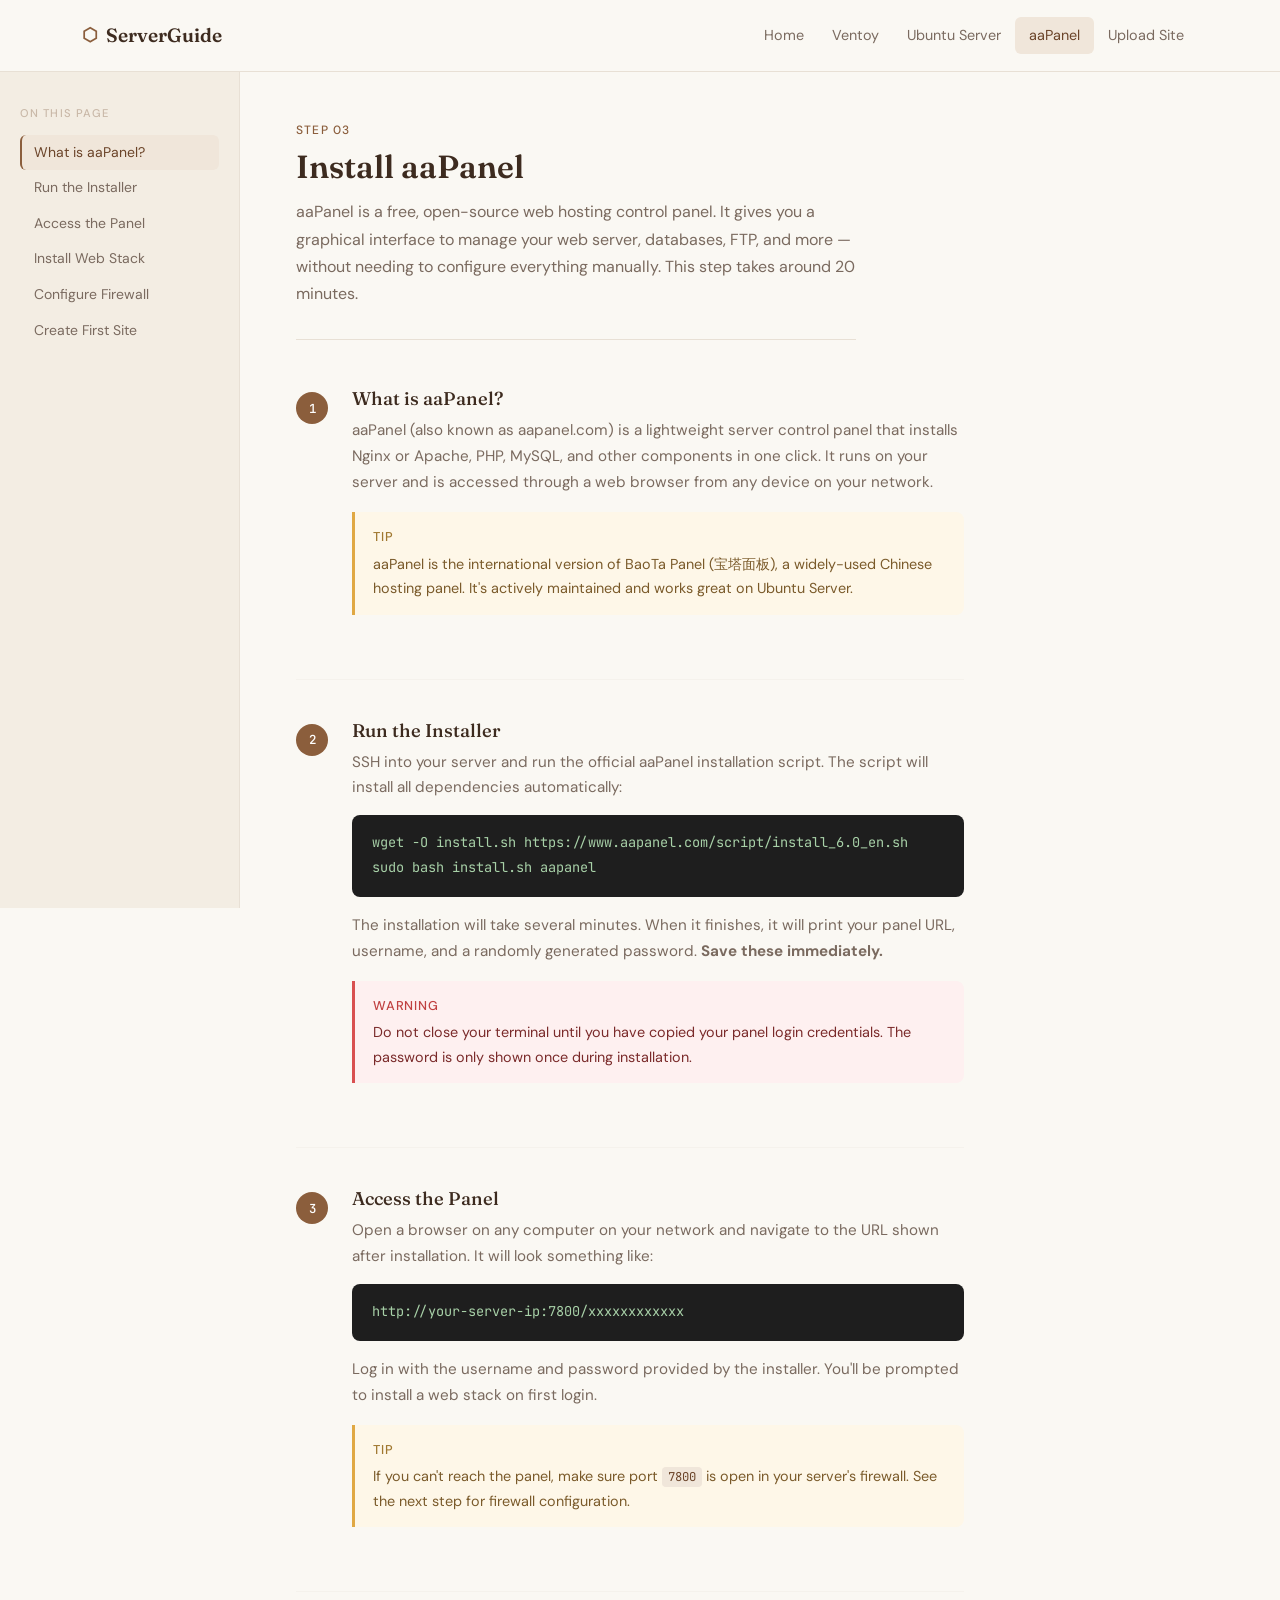
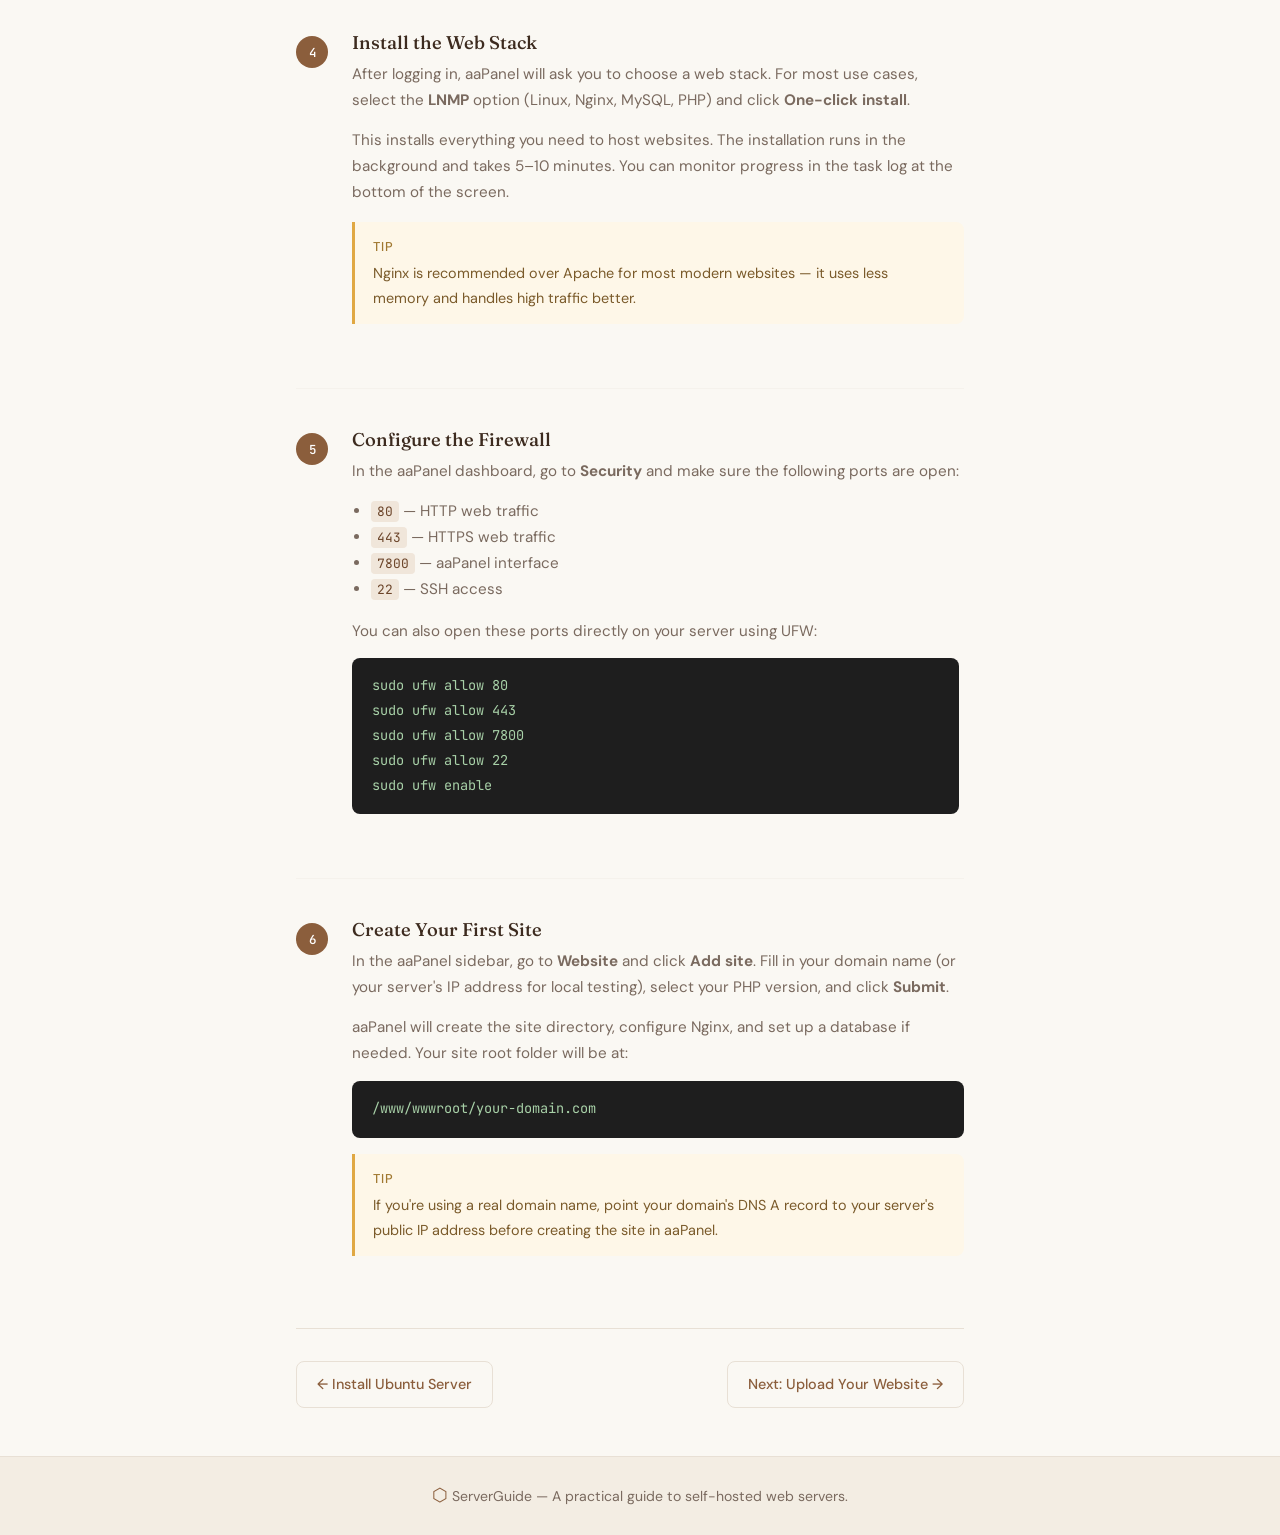
==== aapanel.html @ cf1bb8e4 "first commit qwen goated" ====
<!DOCTYPE html>
<html lang="en">
<head>
  <meta charset="UTF-8" />
  <meta name="viewport" content="width=device-width, initial-scale=1.0"/>
  <title>Install aaPanel — ServerGuide</title>
  <link href="https://cdn.jsdelivr.net/npm/bootstrap@5.3.3/dist/css/bootstrap.min.css" rel="stylesheet"/>
  <link href="https://fonts.googleapis.com/css2?family=Fraunces:wght@400;500;600&family=DM+Sans:wght@400;500&family=JetBrains+Mono:wght@400;500&display=swap" rel="stylesheet"/>
  <link rel="stylesheet" href="style.css"/>
</head>
<body>

  <!-- Navbar -->
  <nav class="navbar navbar-expand-lg sticky-top site-nav">
    <div class="container">
      <a class="navbar-brand" href="index.html">
        <span class="brand-icon">⬡</span> ServerGuide
      </a>
      <button class="navbar-toggler" type="button" data-bs-toggle="collapse" data-bs-target="#navMenu">
        <span class="navbar-toggler-icon"></span>
      </button>
      <div class="collapse navbar-collapse" id="navMenu">
        <ul class="navbar-nav ms-auto">
          <li class="nav-item"><a class="nav-link" href="index.html">Home</a></li>
          <li class="nav-item"><a class="nav-link" href="ventoy.html">Ventoy</a></li>
          <li class="nav-item"><a class="nav-link" href="ubuntu.html">Ubuntu Server</a></li>
          <li class="nav-item"><a class="nav-link active" href="aapanel.html">aaPanel</a></li>
          <li class="nav-item"><a class="nav-link" href="upload.html">Upload Site</a></li>
        </ul>
      </div>
    </div>
  </nav>

  <div class="guide-layout">

    <!-- Sidebar -->
    <aside class="guide-sidebar">
      <span class="sidebar-label">On this page</span>
      <ul class="sidebar-nav">
        <li><a href="#what-is" class="active">What is aaPanel?</a></li>
        <li><a href="#install">Run the Installer</a></li>
        <li><a href="#login">Access the Panel</a></li>
        <li><a href="#web-stack">Install Web Stack</a></li>
        <li><a href="#firewall">Configure Firewall</a></li>
        <li><a href="#first-site">Create First Site</a></li>
      </ul>
    </aside>

    <!-- Main content -->
    <main class="guide-content">
      <span class="guide-page-label">Step 03</span>
      <h1 class="guide-page-title">Install aaPanel</h1>
      <p class="guide-page-intro">aaPanel is a free, open-source web hosting control panel. It gives you a graphical interface to manage your web server, databases, FTP, and more — without needing to configure everything manually. This step takes around 20 minutes.</p>

      <!-- Step 1 -->
      <div class="step-block" id="what-is">
        <div class="step-badge">1</div>
        <div class="step-body">
          <h3>What is aaPanel?</h3>
          <p>aaPanel (also known as aapanel.com) is a lightweight server control panel that installs Nginx or Apache, PHP, MySQL, and other components in one click. It runs on your server and is accessed through a web browser from any device on your network.</p>
          <div class="callout callout-tip">
            <div class="callout-title">Tip</div>
            aaPanel is the international version of BaoTa Panel (宝塔面板), a widely-used Chinese hosting panel. It's actively maintained and works great on Ubuntu Server.
          </div>
        </div>
      </div>

      <hr class="step-divider">

      <!-- Step 2 -->
      <div class="step-block" id="install">
        <div class="step-badge">2</div>
        <div class="step-body">
          <h3>Run the Installer</h3>
          <p>SSH into your server and run the official aaPanel installation script. The script will install all dependencies automatically:</p>
          <pre><code>wget -O install.sh https://www.aapanel.com/script/install_6.0_en.sh
sudo bash install.sh aapanel</code></pre>
          <p>The installation will take several minutes. When it finishes, it will print your panel URL, username, and a randomly generated password. <strong>Save these immediately.</strong></p>
          <div class="callout callout-warn">
            <div class="callout-title">Warning</div>
            Do not close your terminal until you have copied your panel login credentials. The password is only shown once during installation.
          </div>
        </div>
      </div>

      <hr class="step-divider">

      <!-- Step 3 -->
      <div class="step-block" id="login">
        <div class="step-badge">3</div>
        <div class="step-body">
          <h3>Access the Panel</h3>
          <p>Open a browser on any computer on your network and navigate to the URL shown after installation. It will look something like:</p>
          <pre><code>http://your-server-ip:7800/xxxxxxxxxxxx</code></pre>
          <p>Log in with the username and password provided by the installer. You'll be prompted to install a web stack on first login.</p>
          <div class="callout callout-tip">
            <div class="callout-title">Tip</div>
            If you can't reach the panel, make sure port <code>7800</code> is open in your server's firewall. See the next step for firewall configuration.
          </div>
        </div>
      </div>

      <hr class="step-divider">

      <!-- Step 4 -->
      <div class="step-block" id="web-stack">
        <div class="step-badge">4</div>
        <div class="step-body">
          <h3>Install the Web Stack</h3>
          <p>After logging in, aaPanel will ask you to choose a web stack. For most use cases, select the <strong>LNMP</strong> option (Linux, Nginx, MySQL, PHP) and click <strong>One-click install</strong>.</p>
          <p>This installs everything you need to host websites. The installation runs in the background and takes 5–10 minutes. You can monitor progress in the task log at the bottom of the screen.</p>
          <div class="callout callout-tip">
            <div class="callout-title">Tip</div>
            Nginx is recommended over Apache for most modern websites — it uses less memory and handles high traffic better.
          </div>
        </div>
      </div>

      <hr class="step-divider">

      <!-- Step 5 -->
      <div class="step-block" id="firewall">
        <div class="step-badge">5</div>
        <div class="step-body">
          <h3>Configure the Firewall</h3>
          <p>In the aaPanel dashboard, go to <strong>Security</strong> and make sure the following ports are open:</p>
          <ul style="color: var(--brown-mid); font-size: 0.95rem; padding-left: 1.2rem;">
            <li><code>80</code> — HTTP web traffic</li>
            <li><code>443</code> — HTTPS web traffic</li>
            <li><code>7800</code> — aaPanel interface</li>
            <li><code>22</code> — SSH access</li>
          </ul>
          <p>You can also open these ports directly on your server using UFW:</p>
          <pre><code>sudo ufw allow 80
sudo ufw allow 443
sudo ufw allow 7800
sudo ufw allow 22
sudo ufw enable</code></pre>
        </div>
      </div>

      <hr class="step-divider">

      <!-- Step 6 -->
      <div class="step-block" id="first-site">
        <div class="step-badge">6</div>
        <div class="step-body">
          <h3>Create Your First Site</h3>
          <p>In the aaPanel sidebar, go to <strong>Website</strong> and click <strong>Add site</strong>. Fill in your domain name (or your server's IP address for local testing), select your PHP version, and click <strong>Submit</strong>.</p>
          <p>aaPanel will create the site directory, configure Nginx, and set up a database if needed. Your site root folder will be at:</p>
          <pre><code>/www/wwwroot/your-domain.com</code></pre>
          <div class="callout callout-tip">
            <div class="callout-title">Tip</div>
            If you're using a real domain name, point your domain's DNS A record to your server's public IP address before creating the site in aaPanel.
          </div>
        </div>
      </div>

      <!-- Pagination -->
      <div class="guide-pagination">
        <a href="ubuntu.html">&larr; Install Ubuntu Server</a>
        <a href="upload.html">Next: Upload Your Website &rarr;</a>
      </div>

    </main>
  </div>

  <!-- Footer -->
  <footer class="site-footer">
    <div class="container">
      <span class="brand-icon">⬡</span> ServerGuide &mdash; A practical guide to self-hosted web servers.
    </div>
  </footer>

  <script src="https://cdn.jsdelivr.net/npm/bootstrap@5.3.3/dist/js/bootstrap.bundle.min.js"></script>
</body>
</html>
---- style.css ----
/* =====================
   CSS Variables
   ===================== */
:root {
  --cream: #FAF8F3;
  --cream-mid: #F3EDE3;
  --cream-dark: #E8E0D5;
  --brown-dark: #3D2B1F;
  --brown-mid: #7A6A5F;
  --brown-light: #C9B8A8;
  --accent: #8B5E3C;
  --accent-dark: #6B4429;
  --accent-light: #F0E6DA;
  --tip-bg: #FEF7E8;
  --tip-border: #E0A843;
  --warn-bg: #FEF0F0;
  --warn-border: #D95050;
  --code-bg: #1E1E1E;
  --code-text: #A8D1A8;
  --font-body: 'DM Sans', sans-serif;
  --font-display: 'Fraunces', serif;
  --font-mono: 'JetBrains Mono', monospace;
}

/* =====================
   Base
   ===================== */
body {
  font-family: var(--font-body);
  background-color: var(--cream);
  color: var(--brown-dark);
  font-size: 16px;
  line-height: 1.7;
}

h1, h2, h3, h4 {
  font-family: var(--font-display);
  color: var(--brown-dark);
}

a {
  color: var(--accent);
  text-decoration: none;
}

a:hover {
  color: var(--accent-dark);
}

/* =====================
   Navbar
   ===================== */
.site-nav {
  background-color: var(--cream);
  border-bottom: 1px solid var(--cream-dark);
  padding: 14px 0;
}

.site-nav .navbar-brand {
  font-family: var(--font-display);
  font-weight: 600;
  font-size: 1.2rem;
  color: var(--brown-dark);
  display: flex;
  align-items: center;
  gap: 8px;
}

.brand-icon {
  color: var(--accent);
  font-size: 1.1rem;
}

.site-nav .nav-link {
  font-size: 0.9rem;
  color: var(--brown-mid);
  padding: 6px 14px !important;
  border-radius: 6px;
  transition: background 0.15s, color 0.15s;
}

.site-nav .nav-link:hover,
.site-nav .nav-link.active {
  background-color: var(--accent-light);
  color: var(--accent-dark);
}

.navbar-toggler {
  border-color: var(--cream-dark);
}

/* =====================
   Hero Section
   ===================== */
.hero-section {
  background-color: var(--cream-mid);
  border-bottom: 1px solid var(--cream-dark);
  padding: 80px 0 72px;
}

.guide-label {
  display: inline-block;
  font-size: 0.75rem;
  font-weight: 500;
  letter-spacing: 0.1em;
  text-transform: uppercase;
  color: var(--accent);
  background: var(--accent-light);
  border-radius: 4px;
  padding: 4px 10px;
  margin-bottom: 18px;
}

.hero-title {
  font-size: clamp(2rem, 5vw, 3.2rem);
  font-weight: 600;
  line-height: 1.15;
  margin-bottom: 20px;
  color: var(--brown-dark);
}

.hero-sub {
  font-size: 1.05rem;
  color: var(--brown-mid);
  max-width: 480px;
  margin-bottom: 32px;
}

.btn-primary-custom {
  background-color: var(--accent);
  color: #fff;
  border: none;
  padding: 12px 28px;
  border-radius: 8px;
  font-size: 0.95rem;
  font-weight: 500;
  transition: background 0.2s, transform 0.1s;
}

.btn-primary-custom:hover {
  background-color: var(--accent-dark);
  color: #fff;
  transform: translateY(-1px);
}

/* Hero graphic */
.hero-graphic {
  position: relative;
  width: 280px;
  height: 280px;
  margin: 0 auto;
}

.graphic-ring {
  position: absolute;
  border-radius: 50%;
  border: 1.5px solid var(--cream-dark);
}

.ring-1 { width: 280px; height: 280px; top: 0; left: 0; }
.ring-2 { width: 200px; height: 200px; top: 40px; left: 40px; border-color: var(--brown-light); }
.ring-3 { width: 120px; height: 120px; top: 80px; left: 80px; border-color: var(--accent); border-width: 2px; }

.graphic-center {
  position: absolute;
  top: 50%;
  left: 50%;
  transform: translate(-50%, -50%);
  background: var(--accent);
  color: #fff;
  width: 72px;
  height: 72px;
  border-radius: 50%;
  display: flex;
  align-items: center;
  justify-content: center;
  font-family: var(--font-mono);
  font-size: 0.72rem;
  font-weight: 500;
}

/* =====================
   Steps Section
   ===================== */
.steps-section {
  padding: 72px 0;
}

.section-label {
  font-size: 0.75rem;
  font-weight: 500;
  letter-spacing: 0.1em;
  text-transform: uppercase;
  color: var(--accent);
  margin-bottom: 8px;
}

.section-title {
  font-size: 1.8rem;
  font-weight: 500;
  margin-bottom: 32px;
}

.step-card {
  display: block;
  background: var(--cream);
  border: 1px solid var(--cream-dark);
  border-radius: 12px;
  padding: 28px 24px;
  height: 100%;
  transition: border-color 0.2s, box-shadow 0.2s, transform 0.15s;
  box-shadow: 0 2px 8px rgba(61,43,31,0.05);
  color: var(--brown-dark);
  text-decoration: none;
}

.step-card:hover {
  border-color: var(--accent);
  box-shadow: 0 6px 20px rgba(139,94,60,0.12);
  transform: translateY(-2px);
  color: var(--brown-dark);
}

.step-num {
  font-family: var(--font-mono);
  font-size: 0.8rem;
  font-weight: 500;
  color: var(--accent);
  background: var(--accent-light);
  display: inline-block;
  padding: 3px 10px;
  border-radius: 4px;
  margin-bottom: 14px;
}

.step-title {
  font-family: var(--font-display);
  font-size: 1.15rem;
  font-weight: 500;
  margin-bottom: 10px;
}

.step-desc {
  font-size: 0.9rem;
  color: var(--brown-mid);
  margin-bottom: 16px;
  line-height: 1.65;
}

.step-link {
  font-size: 0.85rem;
  font-weight: 500;
  color: var(--accent);
}

/* =====================
   Prerequisites Section
   ===================== */
.prereq-section {
  background: var(--cream-mid);
  border-top: 1px solid var(--cream-dark);
  border-bottom: 1px solid var(--cream-dark);
  padding: 72px 0;
}

.prereq-list {
  list-style: none;
  padding: 0;
  margin: 0;
}

.prereq-list li {
  padding: 10px 0;
  border-bottom: 1px solid var(--cream-dark);
  font-size: 0.95rem;
  color: var(--brown-mid);
  padding-left: 20px;
  position: relative;
}

.prereq-list li::before {
  content: '—';
  position: absolute;
  left: 0;
  color: var(--accent);
}

.time-cards {
  display: flex;
  flex-direction: column;
  gap: 8px;
}

.time-card {
  display: flex;
  justify-content: space-between;
  align-items: center;
  background: var(--cream);
  border: 1px solid var(--cream-dark);
  border-radius: 8px;
  padding: 12px 16px;
  font-size: 0.9rem;
}

.time-step { color: var(--brown-mid); }
.time-val {
  font-family: var(--font-mono);
  font-size: 0.82rem;
  font-weight: 500;
  color: var(--accent);
  background: var(--accent-light);
  padding: 3px 10px;
  border-radius: 4px;
}

/* =====================
   Footer
   ===================== */
.site-footer {
  background: var(--cream-mid);
  border-top: 1px solid var(--cream-dark);
  padding: 24px 0;
  font-size: 0.88rem;
  color: var(--brown-mid);
  text-align: center;
}

/* =====================
   Guide Pages (sidebar layout)
   ===================== */
.guide-layout {
  display: flex;
  min-height: calc(100vh - 130px);
}

.guide-sidebar {
  width: 240px;
  flex-shrink: 0;
  background: var(--cream-mid);
  border-right: 1px solid var(--cream-dark);
  padding: 32px 20px;
  position: sticky;
  top: 64px;
  height: calc(100vh - 64px);
  overflow-y: auto;
}

.sidebar-label {
  font-size: 0.7rem;
  font-weight: 500;
  letter-spacing: 0.1em;
  text-transform: uppercase;
  color: var(--brown-light);
  margin-bottom: 12px;
  display: block;
}

.sidebar-nav {
  list-style: none;
  padding: 0;
  margin: 0;
}

.sidebar-nav li a {
  display: block;
  font-size: 0.875rem;
  color: var(--brown-mid);
  padding: 8px 12px;
  border-radius: 6px;
  border-left: 2px solid transparent;
  transition: background 0.15s, color 0.15s, border-color 0.15s;
  line-height: 1.4;
}

.sidebar-nav li a:hover,
.sidebar-nav li a.active {
  background: var(--accent-light);
  color: var(--accent-dark);
  border-left-color: var(--accent);
}

.guide-content {
  flex: 1;
  padding: 48px 56px;
  max-width: 780px;
}

.guide-page-label {
  font-size: 0.75rem;
  font-weight: 500;
  letter-spacing: 0.1em;
  text-transform: uppercase;
  color: var(--accent);
  margin-bottom: 8px;
  display: block;
}

.guide-page-title {
  font-size: 2rem;
  font-weight: 600;
  margin-bottom: 12px;
}

.guide-page-intro {
  font-size: 1rem;
  color: var(--brown-mid);
  margin-bottom: 48px;
  max-width: 560px;
  padding-bottom: 32px;
  border-bottom: 1px solid var(--cream-dark);
}

/* Step blocks */
.step-block {
  display: flex;
  gap: 24px;
  margin-bottom: 48px;
}

.step-badge {
  width: 32px;
  height: 32px;
  border-radius: 50%;
  background: var(--accent);
  color: #fff;
  font-family: var(--font-mono);
  font-size: 0.78rem;
  font-weight: 500;
  display: flex;
  align-items: center;
  justify-content: center;
  flex-shrink: 0;
  margin-top: 4px;
}

.step-body {}

.step-body h3 {
  font-family: var(--font-display);
  font-size: 1.15rem;
  font-weight: 500;
  margin-bottom: 8px;
  color: var(--brown-dark);
}

.step-body p {
  font-size: 0.95rem;
  color: var(--brown-mid);
  margin-bottom: 14px;
}

/* Code blocks */
pre {
  background: var(--code-bg);
  border-radius: 8px;
  padding: 16px 20px;
  margin: 12px 0 16px;
  overflow-x: auto;
}

pre code {
  font-family: var(--font-mono);
  font-size: 0.85rem;
  color: var(--code-text);
  background: none;
  padding: 0;
}

code {
  font-family: var(--font-mono);
  font-size: 0.85em;
  background: var(--accent-light);
  color: var(--accent-dark);
  padding: 2px 6px;
  border-radius: 4px;
}

/* Callouts */
.callout {
  border-radius: 0 8px 8px 0;
  padding: 14px 18px;
  margin: 16px 0;
  font-size: 0.9rem;
}

.callout-title {
  font-weight: 500;
  font-size: 0.8rem;
  text-transform: uppercase;
  letter-spacing: 0.06em;
  margin-bottom: 4px;
}

.callout-tip {
  background: var(--tip-bg);
  border-left: 3px solid var(--tip-border);
  color: #7A5A2A;
}

.callout-tip .callout-title { color: #A07830; }

.callout-warn {
  background: var(--warn-bg);
  border-left: 3px solid var(--warn-border);
  color: #7A2A2A;
}

.callout-warn .callout-title { color: #C04040; }

/* Step divider */
.step-divider {
  border: none;
  border-top: 1px solid var(--cream-dark);
  margin: 40px 0;
}

/* Pagination nav */
.guide-pagination {
  display: flex;
  justify-content: space-between;
  margin-top: 56px;
  padding-top: 32px;
  border-top: 1px solid var(--cream-dark);
}

.guide-pagination a {
  font-size: 0.9rem;
  font-weight: 500;
  color: var(--accent);
  padding: 10px 20px;
  border: 1px solid var(--cream-dark);
  border-radius: 8px;
  transition: background 0.15s, border-color 0.15s;
}

.guide-pagination a:hover {
  background: var(--accent-light);
  border-color: var(--accent);
}

/* =====================
   Responsive
   ===================== */
@media (max-width: 768px) {
  .guide-layout {
    flex-direction: column;
  }

  .guide-sidebar {
    width: 100%;
    position: static;
    height: auto;
    border-right: none;
    border-bottom: 1px solid var(--cream-dark);
    padding: 20px 16px;
  }

  .guide-content {
    padding: 32px 20px;
  }

  .hero-section {
    padding: 48px 0;
  }
}
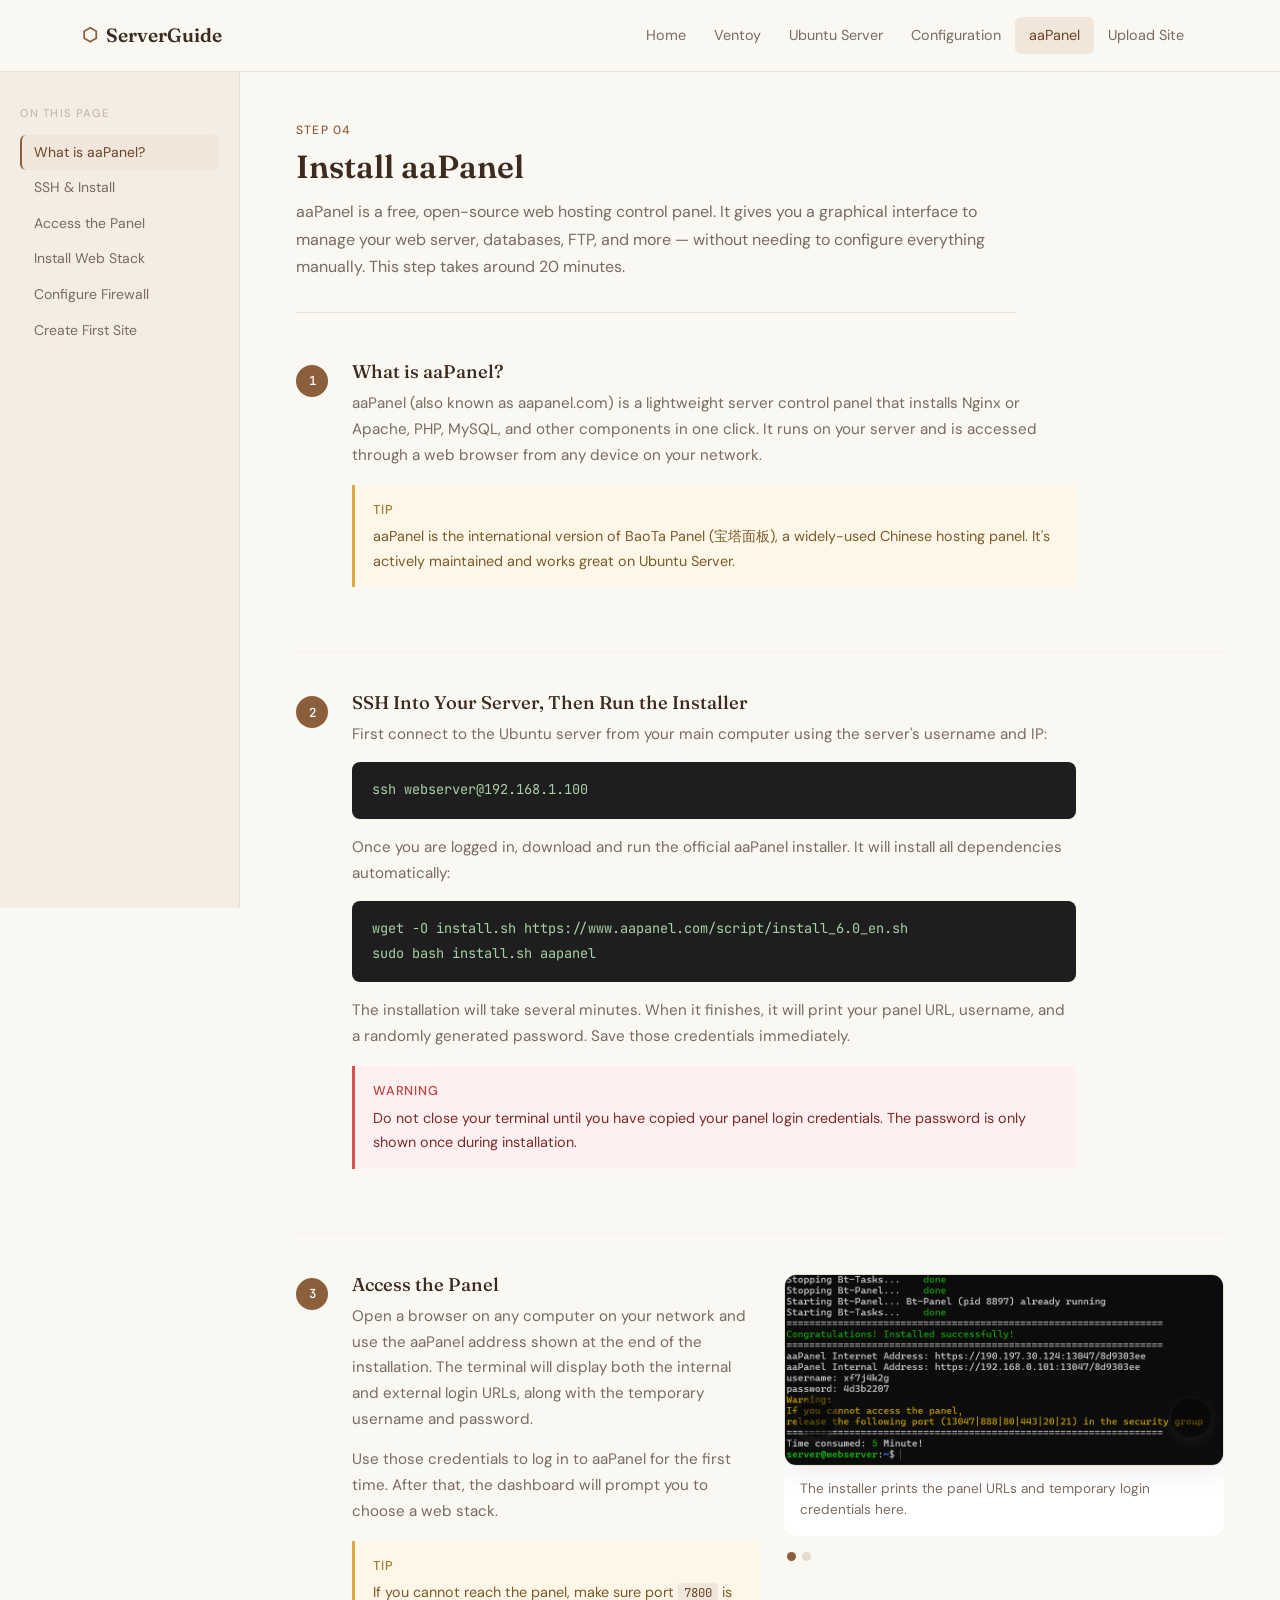
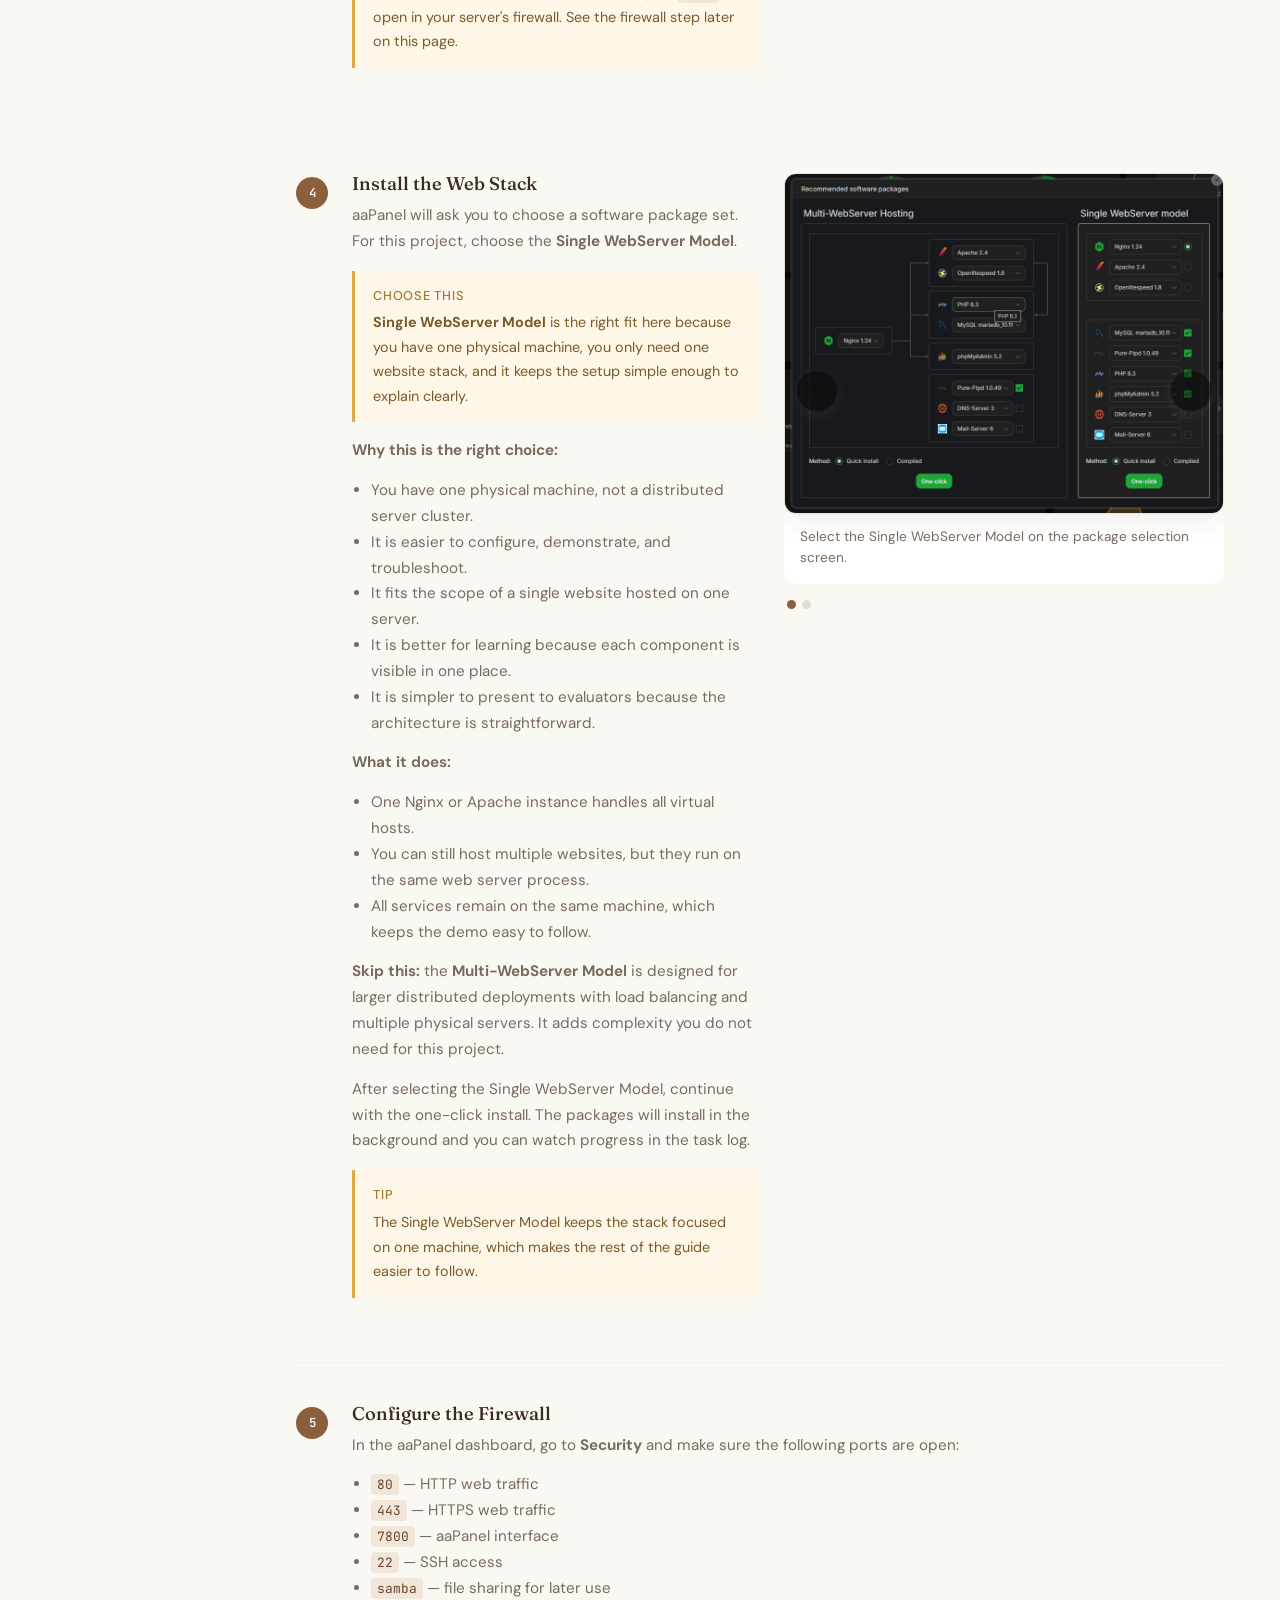
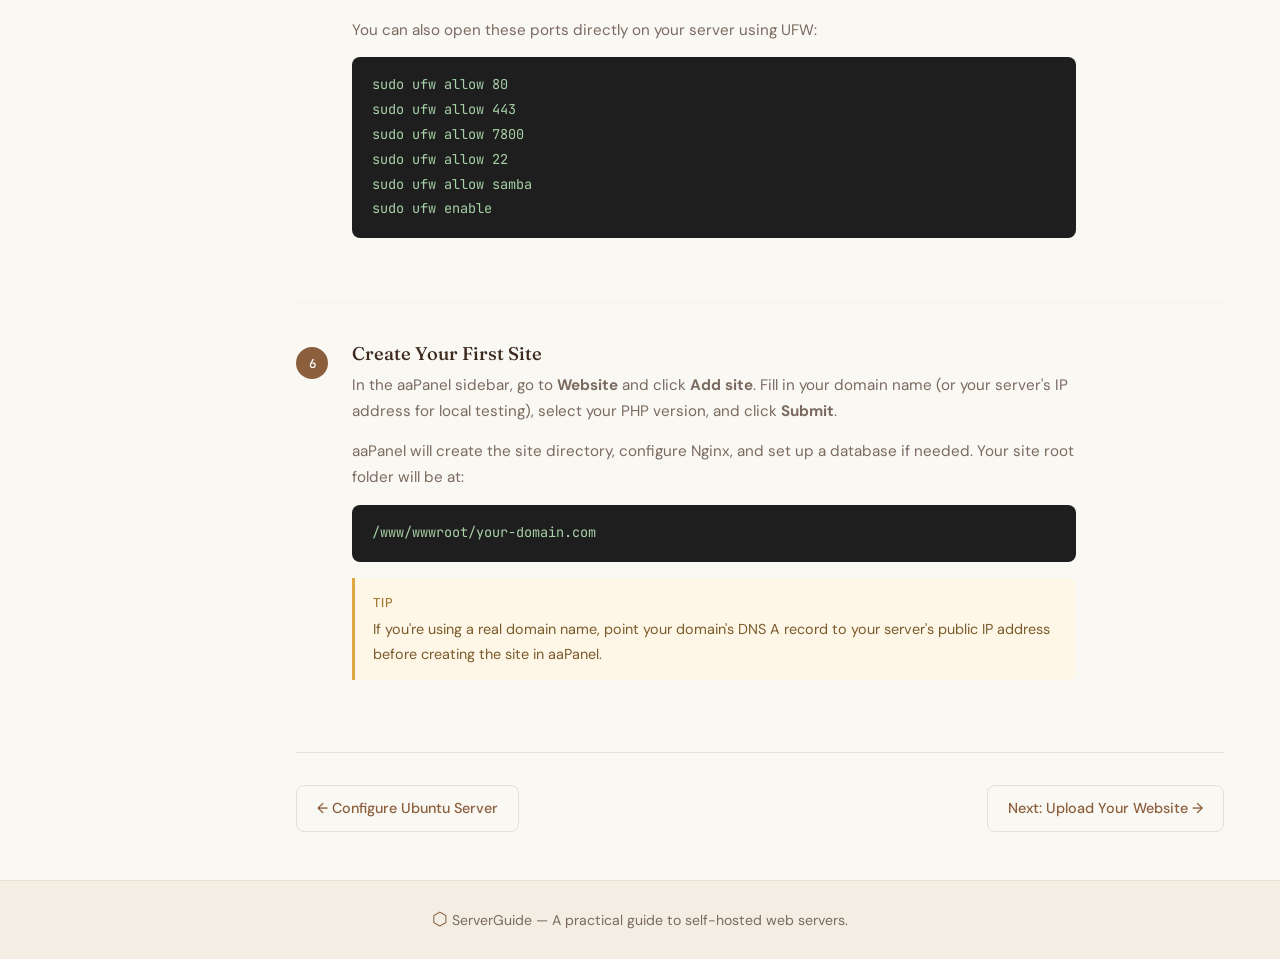
==== commit 6c5f3598: "Added Pics" ====
--- a/aapanel.html
+++ b/aapanel.html
@@ -7,6 +7,7 @@
   <link href="https://cdn.jsdelivr.net/npm/bootstrap@5.3.3/dist/css/bootstrap.min.css" rel="stylesheet"/>
   <link href="https://fonts.googleapis.com/css2?family=Fraunces:wght@400;500;600&family=DM+Sans:wght@400;500&family=JetBrains+Mono:wght@400;500&display=swap" rel="stylesheet"/>
   <link rel="stylesheet" href="style.css"/>
+  <link rel="icon" type="image/x-icon" href="pics/favicon.png"/>
 </head>
 <body>
 
@@ -24,6 +25,7 @@
           <li class="nav-item"><a class="nav-link" href="index.html">Home</a></li>
           <li class="nav-item"><a class="nav-link" href="ventoy.html">Ventoy</a></li>
           <li class="nav-item"><a class="nav-link" href="ubuntu.html">Ubuntu Server</a></li>
+          <li class="nav-item"><a class="nav-link" href="configuration.html">Configuration</a></li>
           <li class="nav-item"><a class="nav-link active" href="aapanel.html">aaPanel</a></li>
           <li class="nav-item"><a class="nav-link" href="upload.html">Upload Site</a></li>
         </ul>
@@ -38,7 +40,7 @@
       <span class="sidebar-label">On this page</span>
       <ul class="sidebar-nav">
         <li><a href="#what-is" class="active">What is aaPanel?</a></li>
-        <li><a href="#install">Run the Installer</a></li>
+        <li><a href="#install">SSH & Install</a></li>
         <li><a href="#login">Access the Panel</a></li>
         <li><a href="#web-stack">Install Web Stack</a></li>
         <li><a href="#firewall">Configure Firewall</a></li>
@@ -48,7 +50,7 @@
 
     <!-- Main content -->
     <main class="guide-content">
-      <span class="guide-page-label">Step 03</span>
+      <span class="guide-page-label">Step 04</span>
       <h1 class="guide-page-title">Install aaPanel</h1>
       <p class="guide-page-intro">aaPanel is a free, open-source web hosting control panel. It gives you a graphical interface to manage your web server, databases, FTP, and more — without needing to configure everything manually. This step takes around 20 minutes.</p>
 
@@ -71,11 +73,13 @@
       <div class="step-block" id="install">
         <div class="step-badge">2</div>
         <div class="step-body">
-          <h3>Run the Installer</h3>
-          <p>SSH into your server and run the official aaPanel installation script. The script will install all dependencies automatically:</p>
+          <h3>SSH Into Your Server, Then Run the Installer</h3>
+          <p>First connect to the Ubuntu server from your main computer using the server's username and IP:</p>
+          <pre><code>ssh webserver@192.168.1.100</code></pre>
+          <p>Once you are logged in, download and run the official aaPanel installer. It will install all dependencies automatically:</p>
           <pre><code>wget -O install.sh https://www.aapanel.com/script/install_6.0_en.sh
 sudo bash install.sh aapanel</code></pre>
-          <p>The installation will take several minutes. When it finishes, it will print your panel URL, username, and a randomly generated password. <strong>Save these immediately.</strong></p>
+          <p>The installation will take several minutes. When it finishes, it will print your panel URL, username, and a randomly generated password. Save those credentials immediately.</p>
           <div class="callout callout-warn">
             <div class="callout-title">Warning</div>
             Do not close your terminal until you have copied your panel login credentials. The password is only shown once during installation.
@@ -86,16 +90,45 @@
       <hr class="step-divider">
 
       <!-- Step 3 -->
-      <div class="step-block" id="login">
+      <div class="step-block has-media" id="login">
         <div class="step-badge">3</div>
         <div class="step-body">
           <h3>Access the Panel</h3>
-          <p>Open a browser on any computer on your network and navigate to the URL shown after installation. It will look something like:</p>
-          <pre><code>http://your-server-ip:7800/xxxxxxxxxxxx</code></pre>
-          <p>Log in with the username and password provided by the installer. You'll be prompted to install a web stack on first login.</p>
-          <div class="callout callout-tip">
-            <div class="callout-title">Tip</div>
-            If you can't reach the panel, make sure port <code>7800</code> is open in your server's firewall. See the next step for firewall configuration.
+          <p>Open a browser on any computer on your network and use the aaPanel address shown at the end of the installation. The terminal will display both the internal and external login URLs, along with the temporary username and password.</p>
+          <p>Use those credentials to log in to aaPanel for the first time. After that, the dashboard will prompt you to choose a web stack.</p>
+          <div class="callout callout-tip">
+            <div class="callout-title">Tip</div>
+            If you cannot reach the panel, make sure port <code>7800</code> is open in your server's firewall. See the firewall step later on this page.
+          </div>
+        </div>
+        <div class="step-media-panel">
+          <div id="aapanelLoginCarousel" class="step-carousel carousel carousel-dark slide" data-guide-carousel="true">
+            <div class="carousel-inner">
+              <div class="carousel-item active">
+                <img src="pics/aapanel/aapanel-credentials.png" class="d-block w-100" alt="aaPanel installer terminal output showing login URL, username, and password" loading="lazy">
+                <div class="carousel-caption position-static">
+                  <p>The installer prints the panel URLs and temporary login credentials here.</p>
+                </div>
+              </div>
+              <div class="carousel-item">
+                <img src="pics/aapanel/aapanel-login.png" class="d-block w-100" alt="aaPanel login screen with account and password fields" loading="lazy">
+                <div class="carousel-caption position-static">
+                  <p>Use the temporary credentials to sign in to the aaPanel dashboard.</p>
+                </div>
+              </div>
+            </div>
+            <div class="carousel-indicators position-static mt-3 mb-0">
+              <button type="button" data-bs-target="#aapanelLoginCarousel" data-bs-slide-to="0" class="active" aria-current="true" aria-label="Installer output"></button>
+              <button type="button" data-bs-target="#aapanelLoginCarousel" data-bs-slide-to="1" aria-label="aaPanel login form"></button>
+            </div>
+            <button class="carousel-control-prev" type="button" data-bs-target="#aapanelLoginCarousel" data-bs-slide="prev" aria-label="Previous slide">
+              <span class="carousel-control-prev-icon" aria-hidden="true"></span>
+              <span class="visually-hidden">Previous</span>
+            </button>
+            <button class="carousel-control-next" type="button" data-bs-target="#aapanelLoginCarousel" data-bs-slide="next" aria-label="Next slide">
+              <span class="carousel-control-next-icon" aria-hidden="true"></span>
+              <span class="visually-hidden">Next</span>
+            </button>
           </div>
         </div>
       </div>
@@ -103,15 +136,64 @@
       <hr class="step-divider">
 
       <!-- Step 4 -->
-      <div class="step-block" id="web-stack">
+      <div class="step-block has-media" id="web-stack">
         <div class="step-badge">4</div>
         <div class="step-body">
           <h3>Install the Web Stack</h3>
-          <p>After logging in, aaPanel will ask you to choose a web stack. For most use cases, select the <strong>LNMP</strong> option (Linux, Nginx, MySQL, PHP) and click <strong>One-click install</strong>.</p>
-          <p>This installs everything you need to host websites. The installation runs in the background and takes 5–10 minutes. You can monitor progress in the task log at the bottom of the screen.</p>
-          <div class="callout callout-tip">
-            <div class="callout-title">Tip</div>
-            Nginx is recommended over Apache for most modern websites — it uses less memory and handles high traffic better.
+          <p>aaPanel will ask you to choose a software package set. For this project, choose the <strong>Single WebServer Model</strong>.</p>
+          <div class="callout callout-tip">
+            <div class="callout-title">Choose This</div>
+            <strong>Single WebServer Model</strong> is the right fit here because you have one physical machine, you only need one website stack, and it keeps the setup simple enough to explain clearly.
+          </div>
+          <p><strong>Why this is the right choice:</strong></p>
+          <ul style="color: var(--brown-mid); font-size: 0.95rem; padding-left: 1.2rem; margin-bottom: 14px;">
+            <li>You have one physical machine, not a distributed server cluster.</li>
+            <li>It is easier to configure, demonstrate, and troubleshoot.</li>
+            <li>It fits the scope of a single website hosted on one server.</li>
+            <li>It is better for learning because each component is visible in one place.</li>
+            <li>It is simpler to present to evaluators because the architecture is straightforward.</li>
+          </ul>
+          <p><strong>What it does:</strong></p>
+          <ul style="color: var(--brown-mid); font-size: 0.95rem; padding-left: 1.2rem; margin-bottom: 14px;">
+            <li>One Nginx or Apache instance handles all virtual hosts.</li>
+            <li>You can still host multiple websites, but they run on the same web server process.</li>
+            <li>All services remain on the same machine, which keeps the demo easy to follow.</li>
+          </ul>
+          <p><strong>Skip this:</strong> the <strong>Multi-WebServer Model</strong> is designed for larger distributed deployments with load balancing and multiple physical servers. It adds complexity you do not need for this project.</p>
+          <p>After selecting the Single WebServer Model, continue with the one-click install. The packages will install in the background and you can watch progress in the task log.</p>
+          <div class="callout callout-tip">
+            <div class="callout-title">Tip</div>
+            The Single WebServer Model keeps the stack focused on one machine, which makes the rest of the guide easier to follow.
+          </div>
+        </div>
+        <div class="step-media-panel">
+          <div id="aapanelStackCarousel" class="step-carousel carousel carousel-dark slide" data-guide-carousel="true">
+            <div class="carousel-inner">
+              <div class="carousel-item active">
+                <img src="pics/aapanel/software-package.png" class="d-block w-100" alt="aaPanel recommended software packages screen showing the Single WebServer Model and Multi-WebServer Model options" loading="lazy">
+                <div class="carousel-caption position-static">
+                  <p>Select the Single WebServer Model on the package selection screen.</p>
+                </div>
+              </div>
+              <div class="carousel-item">
+                <img src="pics/aapanel/software-package-install.png" class="d-block w-100" alt="aaPanel task list showing web stack packages installing" loading="lazy">
+                <div class="carousel-caption position-static">
+                  <p>Watch the task queue while aaPanel installs the web stack components.</p>
+                </div>
+              </div>
+            </div>
+            <div class="carousel-indicators position-static mt-3 mb-0">
+              <button type="button" data-bs-target="#aapanelStackCarousel" data-bs-slide-to="0" class="active" aria-current="true" aria-label="Package selection"></button>
+              <button type="button" data-bs-target="#aapanelStackCarousel" data-bs-slide-to="1" aria-label="Installation progress"></button>
+            </div>
+            <button class="carousel-control-prev" type="button" data-bs-target="#aapanelStackCarousel" data-bs-slide="prev" aria-label="Previous slide">
+              <span class="carousel-control-prev-icon" aria-hidden="true"></span>
+              <span class="visually-hidden">Previous</span>
+            </button>
+            <button class="carousel-control-next" type="button" data-bs-target="#aapanelStackCarousel" data-bs-slide="next" aria-label="Next slide">
+              <span class="carousel-control-next-icon" aria-hidden="true"></span>
+              <span class="visually-hidden">Next</span>
+            </button>
           </div>
         </div>
       </div>
@@ -129,12 +211,14 @@
             <li><code>443</code> — HTTPS web traffic</li>
             <li><code>7800</code> — aaPanel interface</li>
             <li><code>22</code> — SSH access</li>
+            <li><code>samba</code> — file sharing for later use</li>
           </ul>
           <p>You can also open these ports directly on your server using UFW:</p>
           <pre><code>sudo ufw allow 80
 sudo ufw allow 443
 sudo ufw allow 7800
 sudo ufw allow 22
+sudo ufw allow samba
 sudo ufw enable</code></pre>
         </div>
       </div>
@@ -158,7 +242,7 @@
 
       <!-- Pagination -->
       <div class="guide-pagination">
-        <a href="ubuntu.html">&larr; Install Ubuntu Server</a>
+        <a href="configuration.html">&larr; Configure Ubuntu Server</a>
         <a href="upload.html">Next: Upload Your Website &rarr;</a>
       </div>
 
@@ -173,5 +257,6 @@
   </footer>
 
   <script src="https://cdn.jsdelivr.net/npm/bootstrap@5.3.3/dist/js/bootstrap.bundle.min.js"></script>
+  <script src="site.js"></script>
 </body>
 </html>
--- a/style.css
+++ b/style.css
@@ -382,7 +382,7 @@
 .guide-content {
   flex: 1;
   padding: 48px 56px;
-  max-width: 780px;
+  max-width: 1120px;
 }
 
 .guide-page-label {
@@ -405,16 +405,22 @@
   font-size: 1rem;
   color: var(--brown-mid);
   margin-bottom: 48px;
-  max-width: 560px;
+  max-width: 720px;
   padding-bottom: 32px;
   border-bottom: 1px solid var(--cream-dark);
 }
 
 /* Step blocks */
 .step-block {
-  display: flex;
+  display: grid;
+  grid-template-columns: 32px minmax(0, 1fr);
   gap: 24px;
   margin-bottom: 48px;
+  align-items: start;
+}
+
+.step-block.has-media {
+  grid-template-columns: 32px minmax(0, 1fr) minmax(380px, 440px);
 }
 
 .step-badge {
@@ -433,7 +439,9 @@
   margin-top: 4px;
 }
 
-.step-body {}
+.step-body {
+  min-width: 0;
+}
 
 .step-body h3 {
   font-family: var(--font-display);
@@ -447,6 +455,105 @@
   font-size: 0.95rem;
   color: var(--brown-mid);
   margin-bottom: 14px;
+}
+
+.step-image,
+.step-carousel .carousel-item img {
+  width: 100%;
+  display: block;
+  border: 1px solid var(--cream-dark);
+  border-radius: 12px;
+  background: #fff;
+  box-shadow: 0 8px 24px rgba(61, 43, 31, 0.08);
+}
+
+.step-image {
+  max-width: 760px;
+}
+
+.step-caption {
+  margin-top: 8px;
+  font-size: 0.85rem;
+  color: var(--brown-mid);
+}
+
+.step-carousel {
+  max-width: 760px;
+  margin: 18px 0 8px;
+}
+
+.step-carousel .carousel-inner {
+  border-radius: 12px;
+}
+
+.step-carousel .carousel-item {
+  background: #fff;
+}
+
+.step-carousel .carousel-caption {
+  position: static;
+  padding: 12px 16px 16px;
+  margin: 0;
+  color: var(--brown-mid);
+  text-align: left;
+}
+
+.step-carousel .carousel-caption p {
+  margin: 0;
+  font-size: 0.85rem;
+  line-height: 1.55;
+}
+
+.step-carousel .carousel-indicators {
+  position: static;
+  justify-content: flex-start;
+  margin: 12px 0 0;
+}
+
+.step-carousel .carousel-indicators [data-bs-target] {
+  flex: 0 0 auto;
+  width: 9px;
+  height: 9px;
+  border: 0;
+  padding: 0;
+  border-radius: 50%;
+  background-color: var(--brown-light);
+  opacity: 0.45;
+}
+
+.step-carousel .carousel-indicators .active {
+  background-color: var(--accent);
+  opacity: 1;
+}
+
+.step-carousel.carousel-dark .carousel-control-prev-icon,
+.step-carousel.carousel-dark .carousel-control-next-icon {
+  background-color: rgba(250, 248, 243, 0.95);
+  border: 1px solid var(--cream-dark);
+  border-radius: 999px;
+  width: 2.6rem;
+  height: 2.6rem;
+  background-size: 55% 55%;
+  box-shadow: 0 4px 14px rgba(61, 43, 31, 0.14);
+}
+
+.step-media-panel {
+  min-width: 0;
+  justify-self: end;
+}
+
+.step-media-panel .step-media,
+.step-media-panel .step-carousel {
+  margin: 0;
+}
+
+.step-media-panel .step-image,
+.step-media-panel .step-carousel {
+  max-width: none;
+}
+
+.step-block:not(.has-media) {
+  max-width: 780px;
 }
 
 /* Code blocks */
@@ -562,4 +669,12 @@
   .hero-section {
     padding: 48px 0;
   }
-}
+
+  .step-block.has-media {
+    grid-template-columns: 32px minmax(0, 1fr);
+  }
+
+  .step-block.has-media .step-media-panel {
+    grid-column: 1 / -1;
+  }
+}
